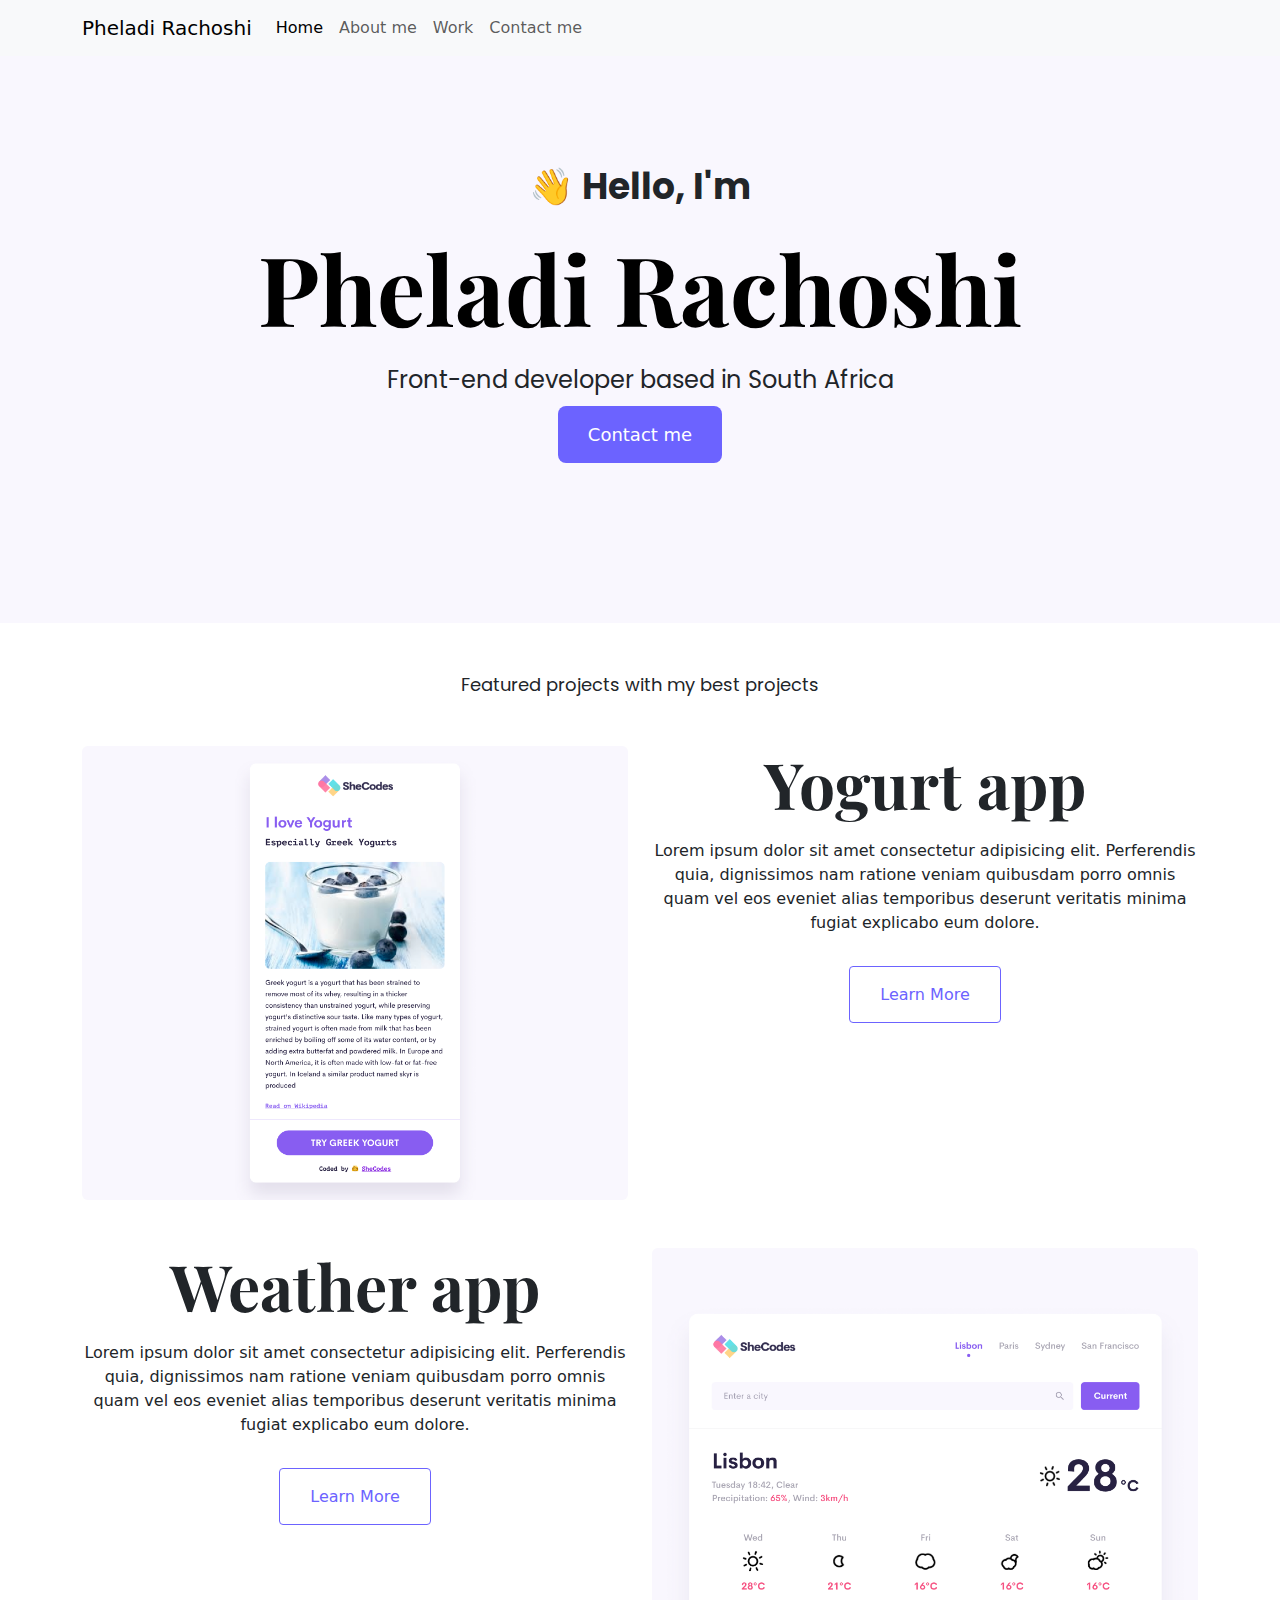
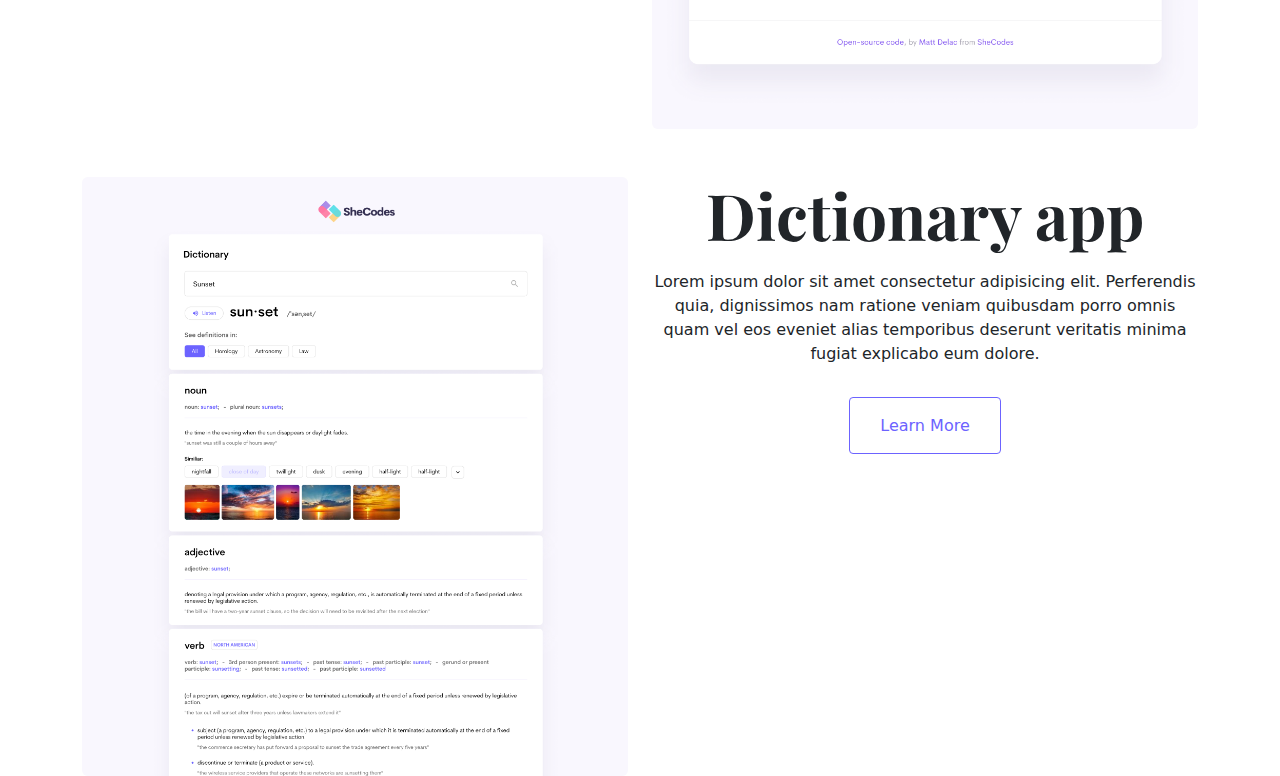
==== index.html @ 45244fda "work page updated" ====
<!DOCTYPE html>
<html lang="en">
  <head>
    <meta charset="UTF-8" />
    <meta name="viewport" content="width=device-width, initial-scale=1.0" />
    <link rel="stylesheet" href="styles.css" />
    <link
      href="https://cdn.jsdelivr.net/npm/bootstrap@5.3.3/dist/css/bootstrap.min.css"
      rel="stylesheet"
      integrity="sha384-QWTKZyjpPEjISv5WaRU9OFeRpok6YctnYmDr5pNlyT2bRjXh0JMhjY6hW+ALEwIH"
      crossorigin="anonymous"
    />
    <link
      href="https://fonts.googleapis.com/css2?family=Poppins:wght@400;600;700&display=swap"
      rel="stylesheet"
    />
    <link
      href="https://fonts.googleapis.com/css2?family=Playfair+Display:wght@700&display=swap"
      rel="stylesheet"
    />
    <title>Homepage</title>
  </head>
  <body>
     <nav class="navbar navbar-expand-lg navbar-light bg-light fixed-top">
      <div class="container">
        <a class="navbar-brand" href="index.html">Pheladi Rachoshi</a>
        <button
          class="navbar-toggler"
          type="button"
          data-bs-toggle="collapse"
          data-bs-target="#navbarNav"
          aria-controls="navbarNav"
          aria-expanded="false"
          aria-label="Toggle navigation"
        >
          <span class="navbar-toggler-icon"></span>
        </button>
        <div class="collapse navbar-collapse" id="navbarNav">
          <ul class="navbar-nav">
            <li class="nav-item">
              <a class="nav-link active" aria-current="page" href="index.html"
              title="Home">Home</a
              >
            </li>
            <li class="nav-item">
              <a class="nav-link" href="about.html" title="About">About me</a>
            </li>
            <li class="nav-item">
              <a class="nav-link" href="work.html" title="Work">Work</a>
            </li>
            <li class="nav-item">
              <a class="nav-link" href="contact.html" title="contacts">Contact me</a>
            </li>
          </ul>
        </div>
      </div>
    </nav>
    <div class="hero">
      <p>👋 Hello, I'm</p>
      <h1>Pheladi Rachoshi</h1>
      <h2>Front-end developer based in South Africa</h2>
      <div>
        <a href="#" class="btn-branding">Contact me</a>
      </div>
    </div>
    <section class="projects">
        <p class="text-center sentence  m-5">Featured projects with my best projects</p>
    <div class="container">
      <div class="row">
        <div class="col-md-6">
          <img src="image/yogurt.png" class="img-fluid rounded d-none d-md-block" />
        </div>
        <div class="col-md-6">
          <h2 class="mb-3 text-center text-sm-left" id="titles">Yogurt app</h2>
          <p class="text-center">
            Lorem ipsum dolor sit amet consectetur adipisicing elit. Perferendis
            quia, dignissimos nam ratione veniam quibusdam porro omnis quam vel
            eos eveniet alias temporibus deserunt veritatis minima fugiat
            explicabo eum dolore.
          </p>
          <div class="mt-5 text-center text-sm-left">
            <a href="#" class="border-rounded primary-link" title="Yogurt App">Learn more</a>
          </div>
        </div>
      </div>
      <div class="row mt-5">
        <div class="col-md-6">
          <h2 class="mb-3 text-center text-sm-left" id="titles">Weather app</h2>
          <p class="text-center text-sm-left">
            Lorem ipsum dolor sit amet consectetur adipisicing elit. Perferendis
            quia, dignissimos nam ratione veniam quibusdam porro omnis quam vel
            eos eveniet alias temporibus deserunt veritatis minima fugiat
            explicabo eum dolore.
          </p>
          <div class="mb-5 mt-5 text-center">
            <a href="#" class="border-rounded primary-link" title="Weather App">Learn more</a>
          </div>
        </div>
        <div class="col-md-6">
          <img src="image/weather.png" class="img-fluid rounded d-none d-md-block"/>
        </div>
      </div>
      <div class="row mt-5">
        <div class="col-md-6">
          <img src="image/dictionary.png" class="img-fluid rounded d-none d-md-block" />
        </div>
        <div class="col-md-6">
          <h2 class="mb-3 text-center text-sm-left" id="titles">Dictionary app</h2>
          <p class="text-center text-sm-left">
            Lorem ipsum dolor sit amet consectetur adipisicing elit. Perferendis
            quia, dignissimos nam ratione veniam quibusdam porro omnis quam vel
            eos eveniet alias temporibus deserunt veritatis minima fugiat
            explicabo eum dolore.
          </p>
          <div class="mt-5 text-center">
            <a href="#" class="border-rounded primary-link" title="Dictionary App">Learn more</a>
          </div>
        </div>
      </div>
    </div>
      </section>
      <script src="https://cdn.jsdelivr.net/npm/bootstrap@5.3.0-alpha3/dist/js/bootstrap.bundle.min.js"></script>
  </body>
</html>
---- styles.css ----
:root {
    --branding-color: #6c63ff; 
    --secondary-color: #f9f7fe;
    --heading-font-family: "Playfair Display", serif;
    --default-font-family: "Poppins", sans-serif;
}

body {
    margin: 0;
    font-size: 1rem;
    font-weight: 400;
    line-height: 1.5;
    color: #212529;
    background-color: #fff;
    font-family: var(--default-font-family);
}

.hero {
    background: var(--secondary-color);
    text-align: center;
    padding: 160px 20px;
}

.hero p {
    font-family: var(--default-font-family);
    font-size: 36px;
    font-weight: 700;
    margin: 0;
    line-height: 54px;
}

.hero h1 {
    font-family: var(--heading-font-family);
    font-size: 96px;
    font-weight: 700;
    color: #000;
    margin: 10px 0;
    line-height: 127.97px;
}

.hero h2 {
    font-family: var(--default-font-family);
    font-size: 24px;
    font-weight: 400;
    line-height: 36px;
}

.btn-branding {
    background: var(--branding-color);
    border-radius: 8px;
    color: white;
    font-size: 18px;
    font-weight: 500;
    padding: 15px 30px;
    text-decoration: none;
    display: inline-block;
    transition: all 0.3s ease-in-out;
}

.btn-branding:hover {
    background: #4a3dbb;
    color: black;
    transform: translateY(-3px);
}

.sentence {
    font-family: var(--default-font-family);
    font-weight: 400;
    font-size: 18px;
    line-height: 27px;
}

.primary-link {
    border-radius: 4px;
    padding: 18px 30px;
    text-decoration: none;
    text-transform: capitalize;
    color: var(--branding-color); 
    border: 1px solid var(--branding-color) !important;
    transition: all 0.3s ease-in-out; 
}

.primary-link:hover {
    color: black;
    transform: translateY(-3px);
}

#titles {
    font-family: var(--heading-font-family);
    font-weight: 700;
    font-size: 64px;
}

.intro {
    font-family: var(--heading-font-family);
    font-size: 64px;
    font-weight: 700;
    color: #221e1e;
    margin: 10px 0;
    line-height: 85.31px;
}
.intro-p{
    font-family: var(--default-font-family);
    font-weight: 700;
    font-size: 18px;
    line-height: 27px;
}
.intro-p2{
    font-family: var(--default-font-family);
    font-weight: 400;
    font-size: 16px;
    line-height: 30px;
}

@media(max-width: 991.98px){

.about-btn{
   margin-left: 100px;
   border-radius: 5px;
 margin-top: -20px;
 padding: 10px;
 margin-bottom: 20px;
}
}
.about-container, .work-container,.contact-container{
    margin-top: 70px;
}
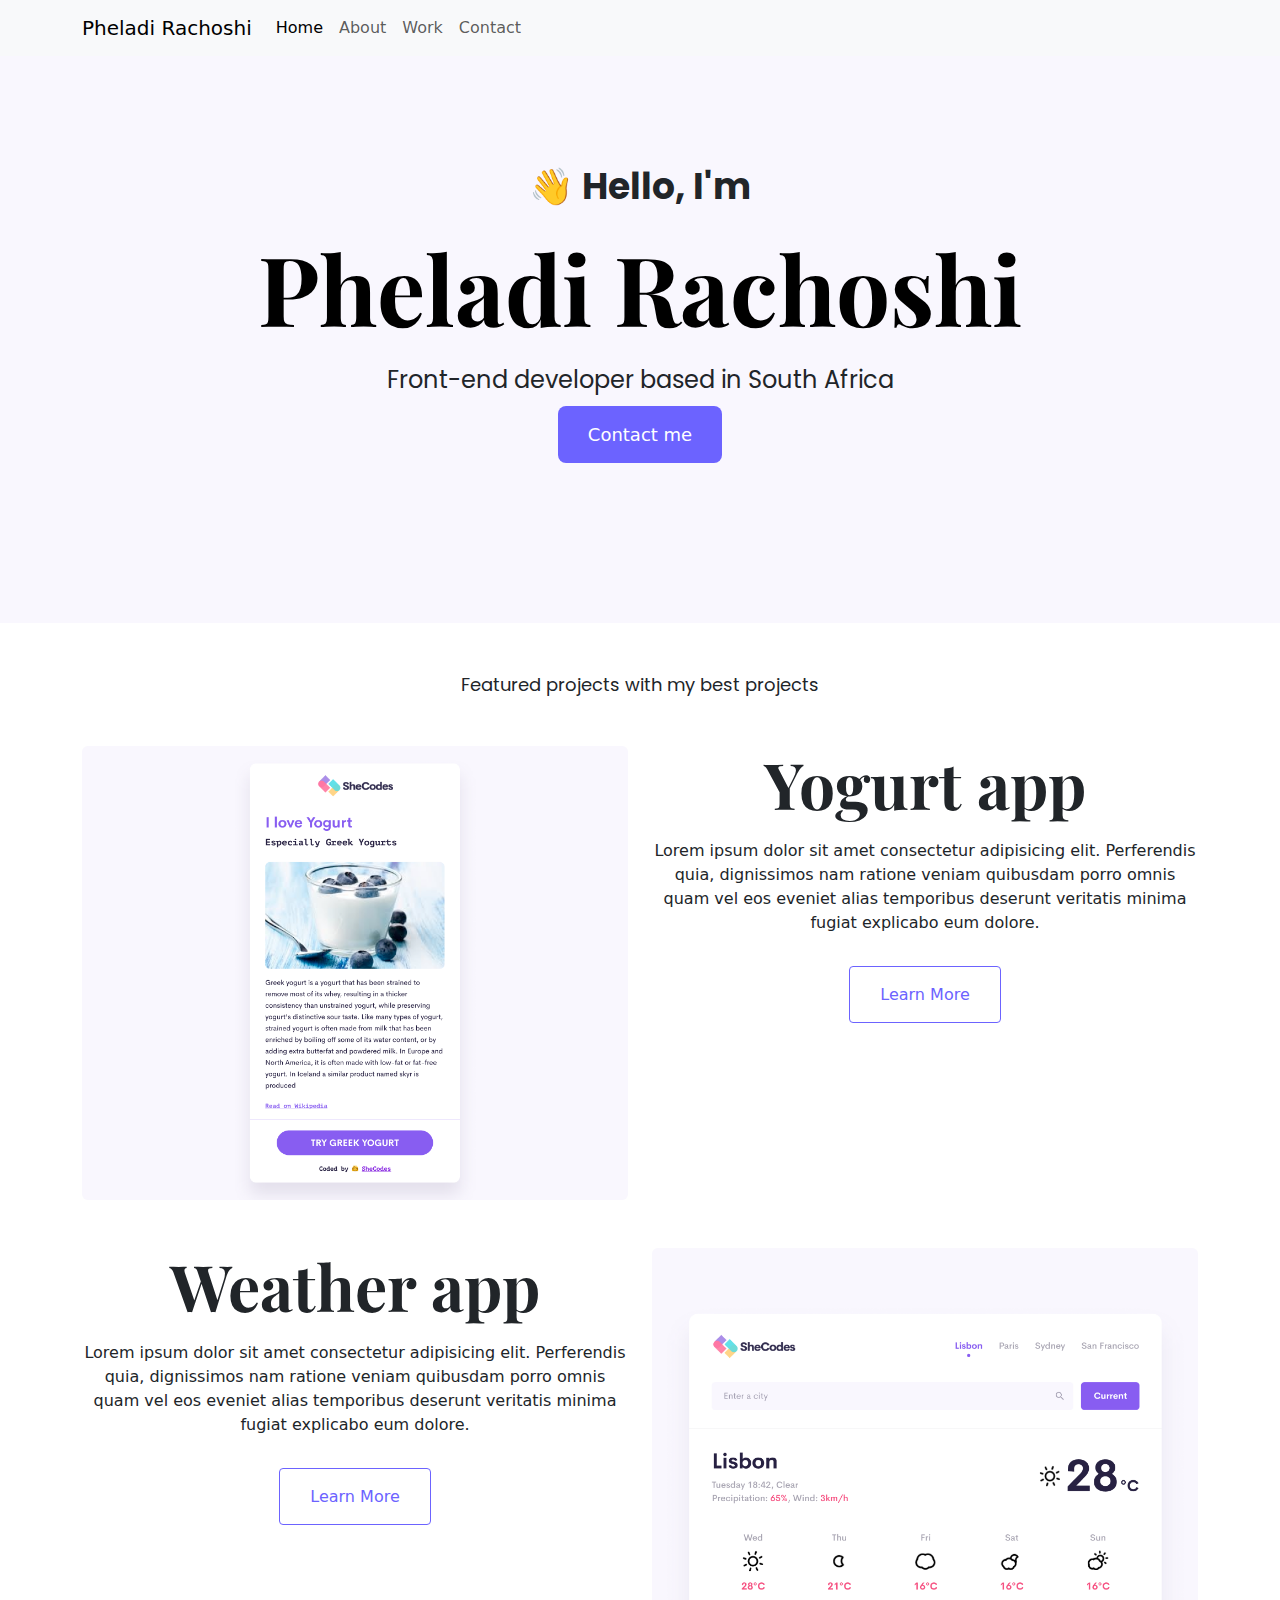
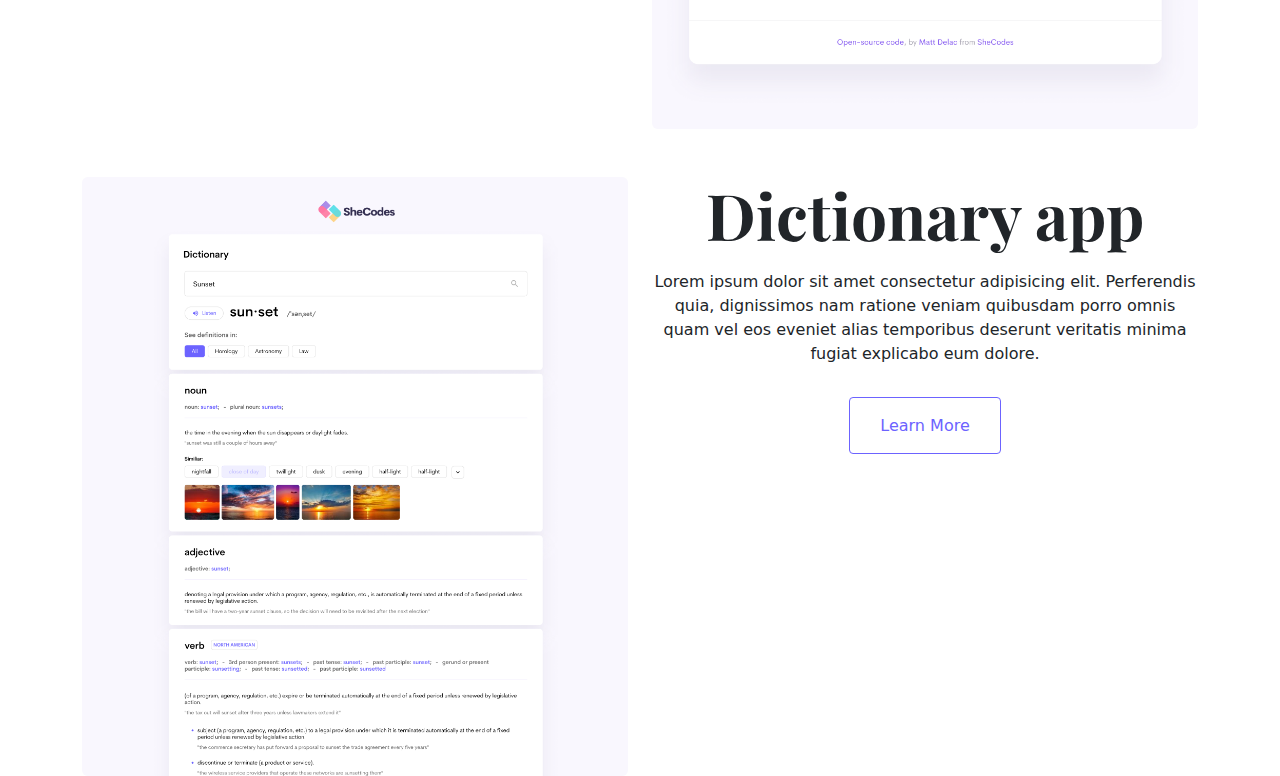
==== commit eb2f5341: "html and css updated" ====
--- a/index.html
+++ b/index.html
@@ -43,13 +43,13 @@
               >
             </li>
             <li class="nav-item">
-              <a class="nav-link" href="about.html" title="About">About me</a>
+              <a class="nav-link" href="about.html" title="About">About</a>
             </li>
             <li class="nav-item">
               <a class="nav-link" href="work.html" title="Work">Work</a>
             </li>
             <li class="nav-item">
-              <a class="nav-link" href="contact.html" title="contacts">Contact me</a>
+              <a class="nav-link" href="contact.html" title="contacts">Contact</a>
             </li>
           </ul>
         </div>
--- a/styles.css
+++ b/styles.css
@@ -124,4 +124,43 @@
 }
 .about-container, .work-container,.contact-container{
     margin-top: 70px;
+}
+
+footer .email-link{
+    text-decoration: none;
+    color: #000;
+    font-size: 24px;
+    text-align: center;
+
+}
+footer .email-link:hover{
+    color: var(--branding-color);
+}
+
+footer .social-links a{
+    margin: 0 20px;
+    color: var(--branding-color);
+    background-color: var(--secondary-color);   
+    padding: 10px 14px;
+    border-radius: 50%;
+    font-size: 18px;
+    transition: all 140ms ease-in-out;
+}
+
+footer .social-links a:hover{
+    color: white;
+    background-color: var(--branding-color);
+
+}
+footer .contact-box{
+    background-color: var(--secondary-color);
+    padding:30px;
+    border-radius: 10px;
+}
+.content a{
+    text-decoration: none;
+    color: var(--branding-color);
+}
+.contact-box p{
+    font-family: var(--heading-font-family);
 }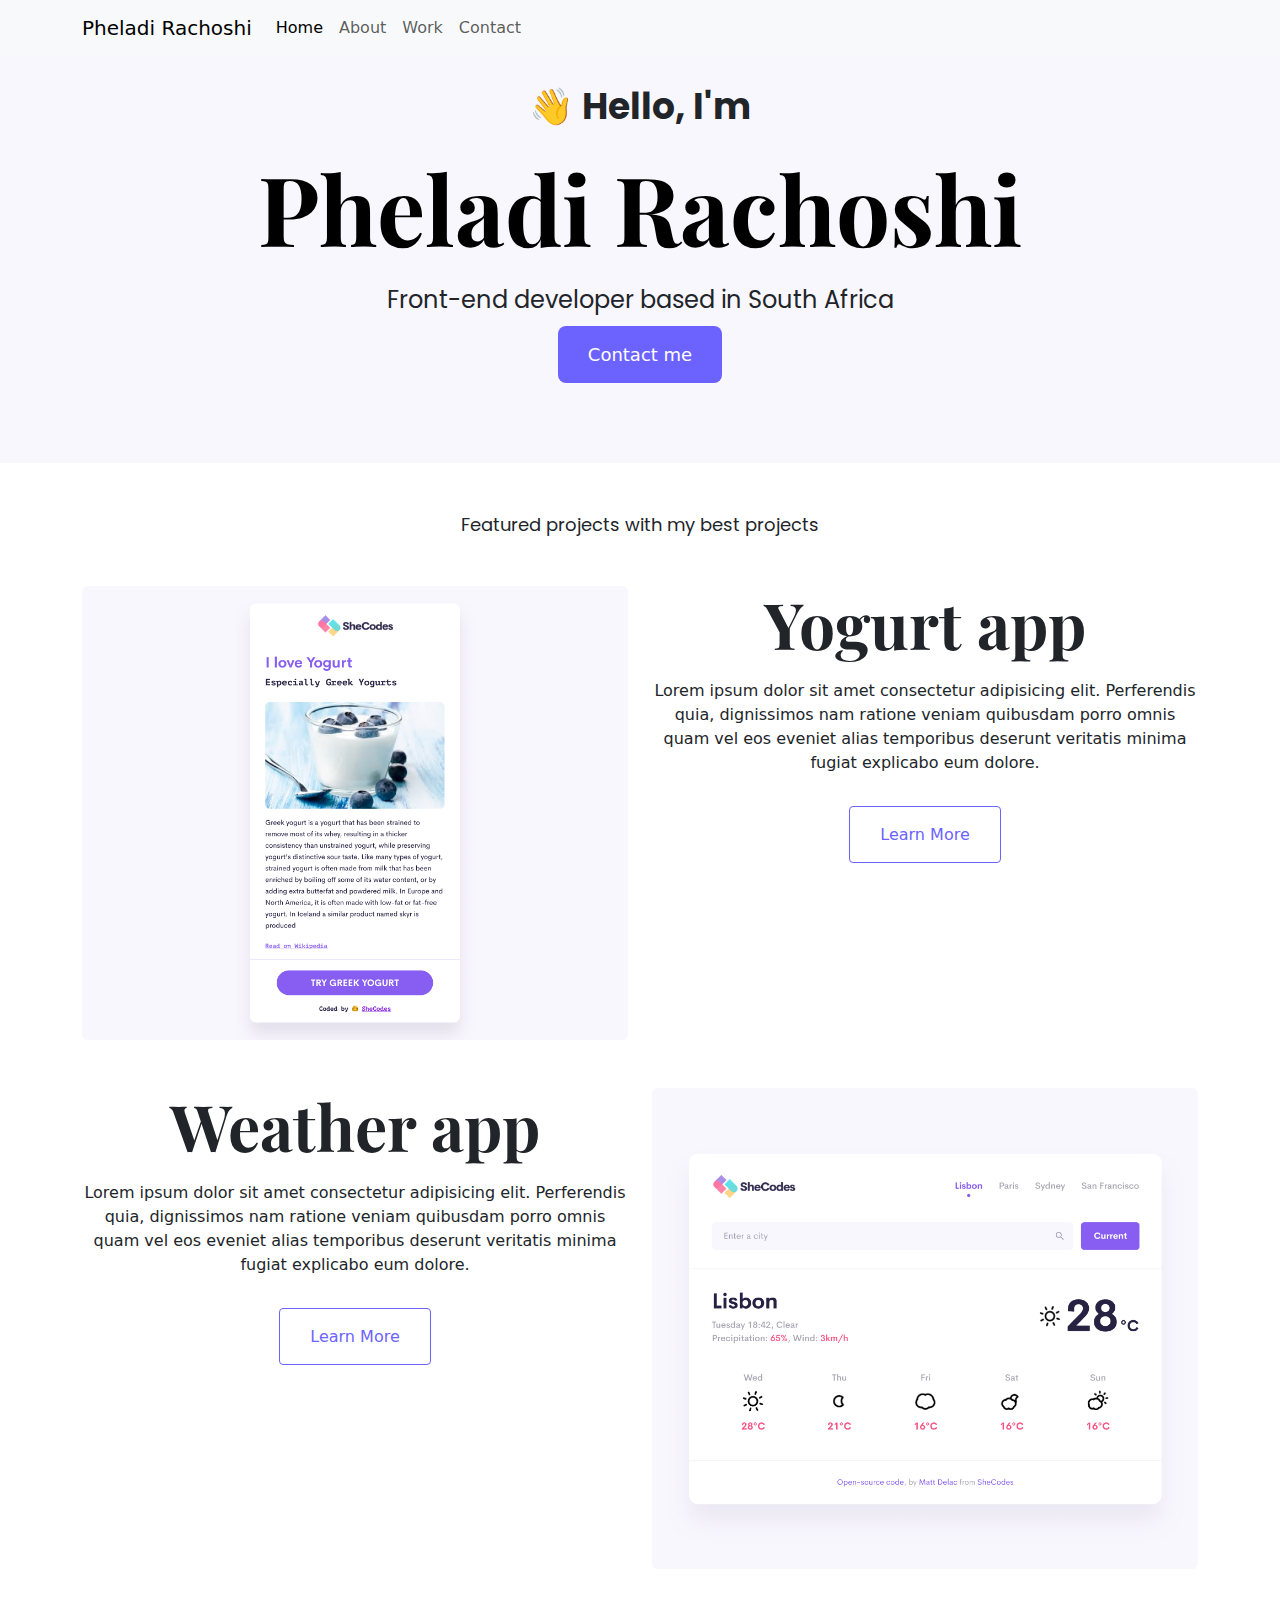
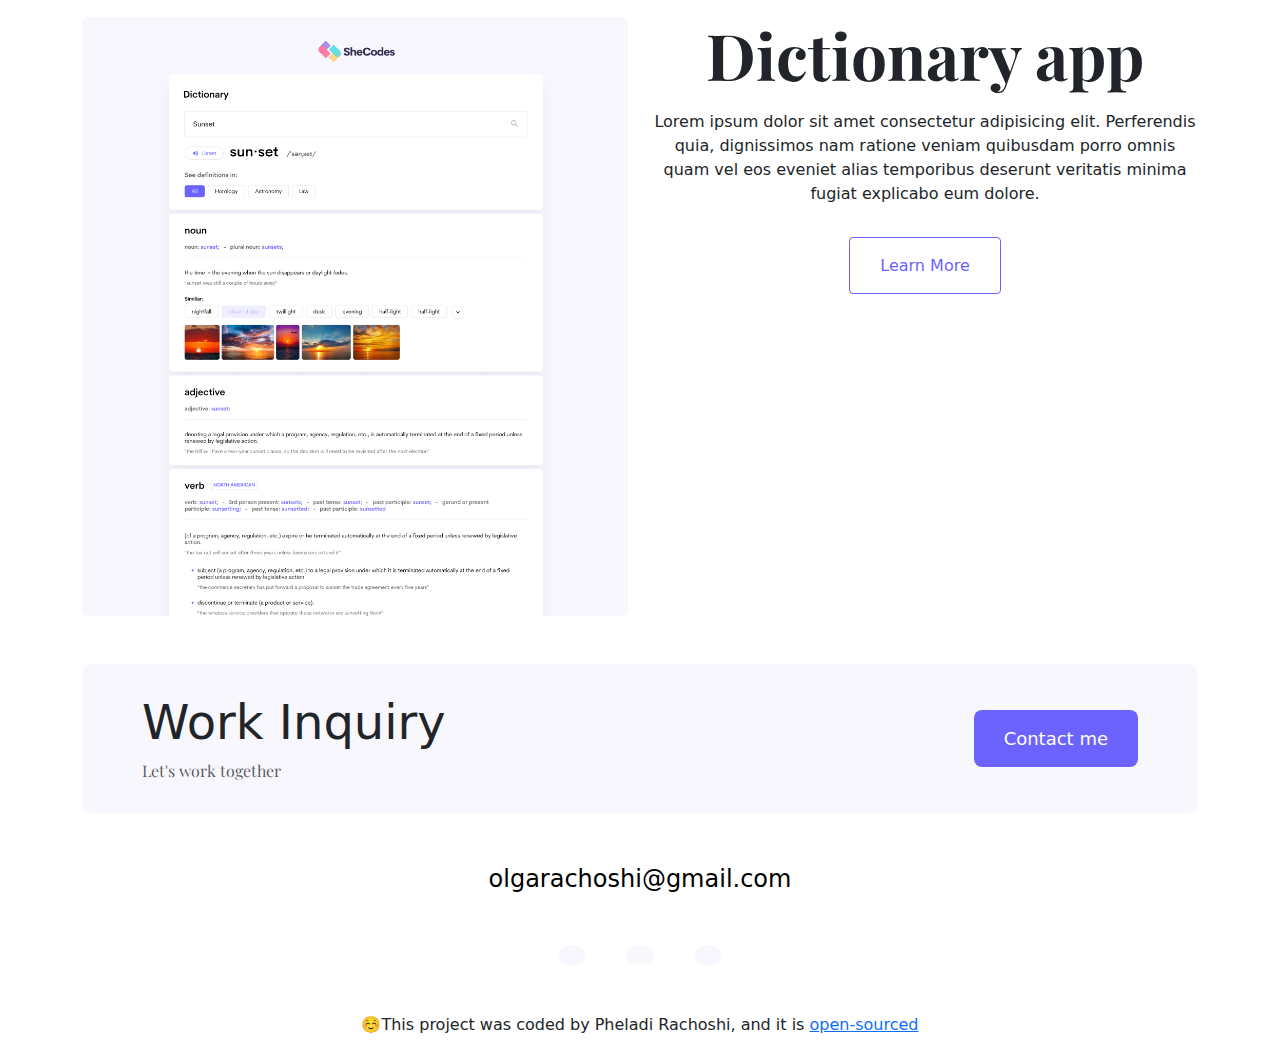
==== commit 24fd6fa5: "SEO update" ====
--- a/index.html
+++ b/index.html
@@ -3,6 +3,7 @@
   <head>
     <meta charset="UTF-8" />
     <meta name="viewport" content="width=device-width, initial-scale=1.0" />
+    <meta name="description" content="Pheladi is a frontend developer based in South Africa.">
     <link rel="stylesheet" href="styles.css" />
     <link
       href="https://cdn.jsdelivr.net/npm/bootstrap@5.3.3/dist/css/bootstrap.min.css"
@@ -18,7 +19,7 @@
       href="https://fonts.googleapis.com/css2?family=Playfair+Display:wght@700&display=swap"
       rel="stylesheet"
     />
-    <title>Homepage</title>
+    <title>Front-end developer Pheladi</title>
   </head>
   <body>
      <nav class="navbar navbar-expand-lg navbar-light bg-light fixed-top">
@@ -39,17 +40,17 @@
           <ul class="navbar-nav">
             <li class="nav-item">
               <a class="nav-link active" aria-current="page" href="index.html"
-              title="Home">Home</a
+              title="Homepage">Home</a
               >
             </li>
             <li class="nav-item">
-              <a class="nav-link" href="about.html" title="About">About</a>
+              <a class="nav-link" href="about.html" title="About Pheladi" >About</a>
             </li>
             <li class="nav-item">
-              <a class="nav-link" href="work.html" title="Work">Work</a>
+              <a class="nav-link" href="work.html" title="Pheladi's work">Work</a>
             </li>
             <li class="nav-item">
-              <a class="nav-link" href="contact.html" title="contacts">Contact</a>
+              <a class="nav-link" href="contact.html" title="Pheladi's Contacts">Contact</a>
             </li>
           </ul>
         </div>
@@ -59,8 +60,8 @@
       <p>👋 Hello, I'm</p>
       <h1>Pheladi Rachoshi</h1>
       <h2>Front-end developer based in South Africa</h2>
-      <div>
-        <a href="#" class="btn-branding">Contact me</a>
+     <div>
+        <a href="/contact.html" class="btn-branding" title="Contact details">Contact me</a>
       </div>
     </div>
     <section class="projects">
@@ -79,7 +80,7 @@
             explicabo eum dolore.
           </p>
           <div class="mt-5 text-center text-sm-left">
-            <a href="#" class="border-rounded primary-link" title="Yogurt App">Learn more</a>
+            <a href="/work.html" class="border-rounded primary-link" title="Yogurt App">Learn more</a>
           </div>
         </div>
       </div>
@@ -93,7 +94,7 @@
             explicabo eum dolore.
           </p>
           <div class="mb-5 mt-5 text-center">
-            <a href="#" class="border-rounded primary-link" title="Weather App">Learn more</a>
+            <a href="/work.html" class="border-rounded primary-link" title="Weather App">Learn more</a>
           </div>
         </div>
         <div class="col-md-6">
@@ -113,11 +114,36 @@
             explicabo eum dolore.
           </p>
           <div class="mt-5 text-center">
-            <a href="#" class="border-rounded primary-link" title="Dictionary App">Learn more</a>
+            <a href="/work.html" class="border-rounded primary-link" title="Dictionary App">Learn more</a>
           </div>
         </div>
       </div>
     </div>
+     <footer class="container mt-5">
+            <div class="contact-box d-flex justify-content-between mb-5 d-none d-md-flex">
+              <div>
+                 <h4>Work Inquiry</h4>
+              <p class="text-muted">Let's work together</p>
+              </div>
+            <div>
+              <a href="#" class="btn-branding mt-3">Contact me</a>
+            </div>
+            </div>
+             <div class="d-flex justify-content-center mb-5">
+              <a href="mailto:olgarachoshi@gmail.com" class="email-link" title="Gmail">olgarachoshi@gmail.com</a>
+           </div>
+               <div class="social-links d-flex justify-content-center mb-5">
+            <a href="https://github.com/PheladiR" target="_blank" title="Github">
+              <i class="fa-brands fa-github"></i>
+            </a>
+            <a href="https://www.linkedin.com/in/pheladi-rachoshi-8b2483239/" target="_blank" title="Linkedin">
+           <i class="fa-brands fa-linkedin"></i></a>
+            <a href="https://www.instagram.com/phe.la.di/?hl=en" target="_blank" title="Instagram"> <i class="fa-brands fa-instagram"></i></a>
+           </div>
+           <p class="text-center mt-5">
+           ☺️This project was coded by Pheladi Rachoshi, and it is <a href="https://github.com/PheladiR/Project/tree/main">open-sourced</a>
+           </p>
+          </footer>
       </section>
       <script src="https://cdn.jsdelivr.net/npm/bootstrap@5.3.0-alpha3/dist/js/bootstrap.bundle.min.js"></script>
   </body>
--- a/styles.css
+++ b/styles.css
@@ -18,7 +18,7 @@
 .hero {
     background: var(--secondary-color);
     text-align: center;
-    padding: 160px 20px;
+      padding: 80px 20px;
 }
 
 .hero p {
@@ -154,7 +154,7 @@
 }
 footer .contact-box{
     background-color: var(--secondary-color);
-    padding:30px;
+    padding:30px 60px;
     border-radius: 10px;
 }
 .content a{
@@ -163,4 +163,8 @@
 }
 .contact-box p{
     font-family: var(--heading-font-family);
+    margin:0;
+}
+.contact-box h4{
+    font-size: 48px;
 }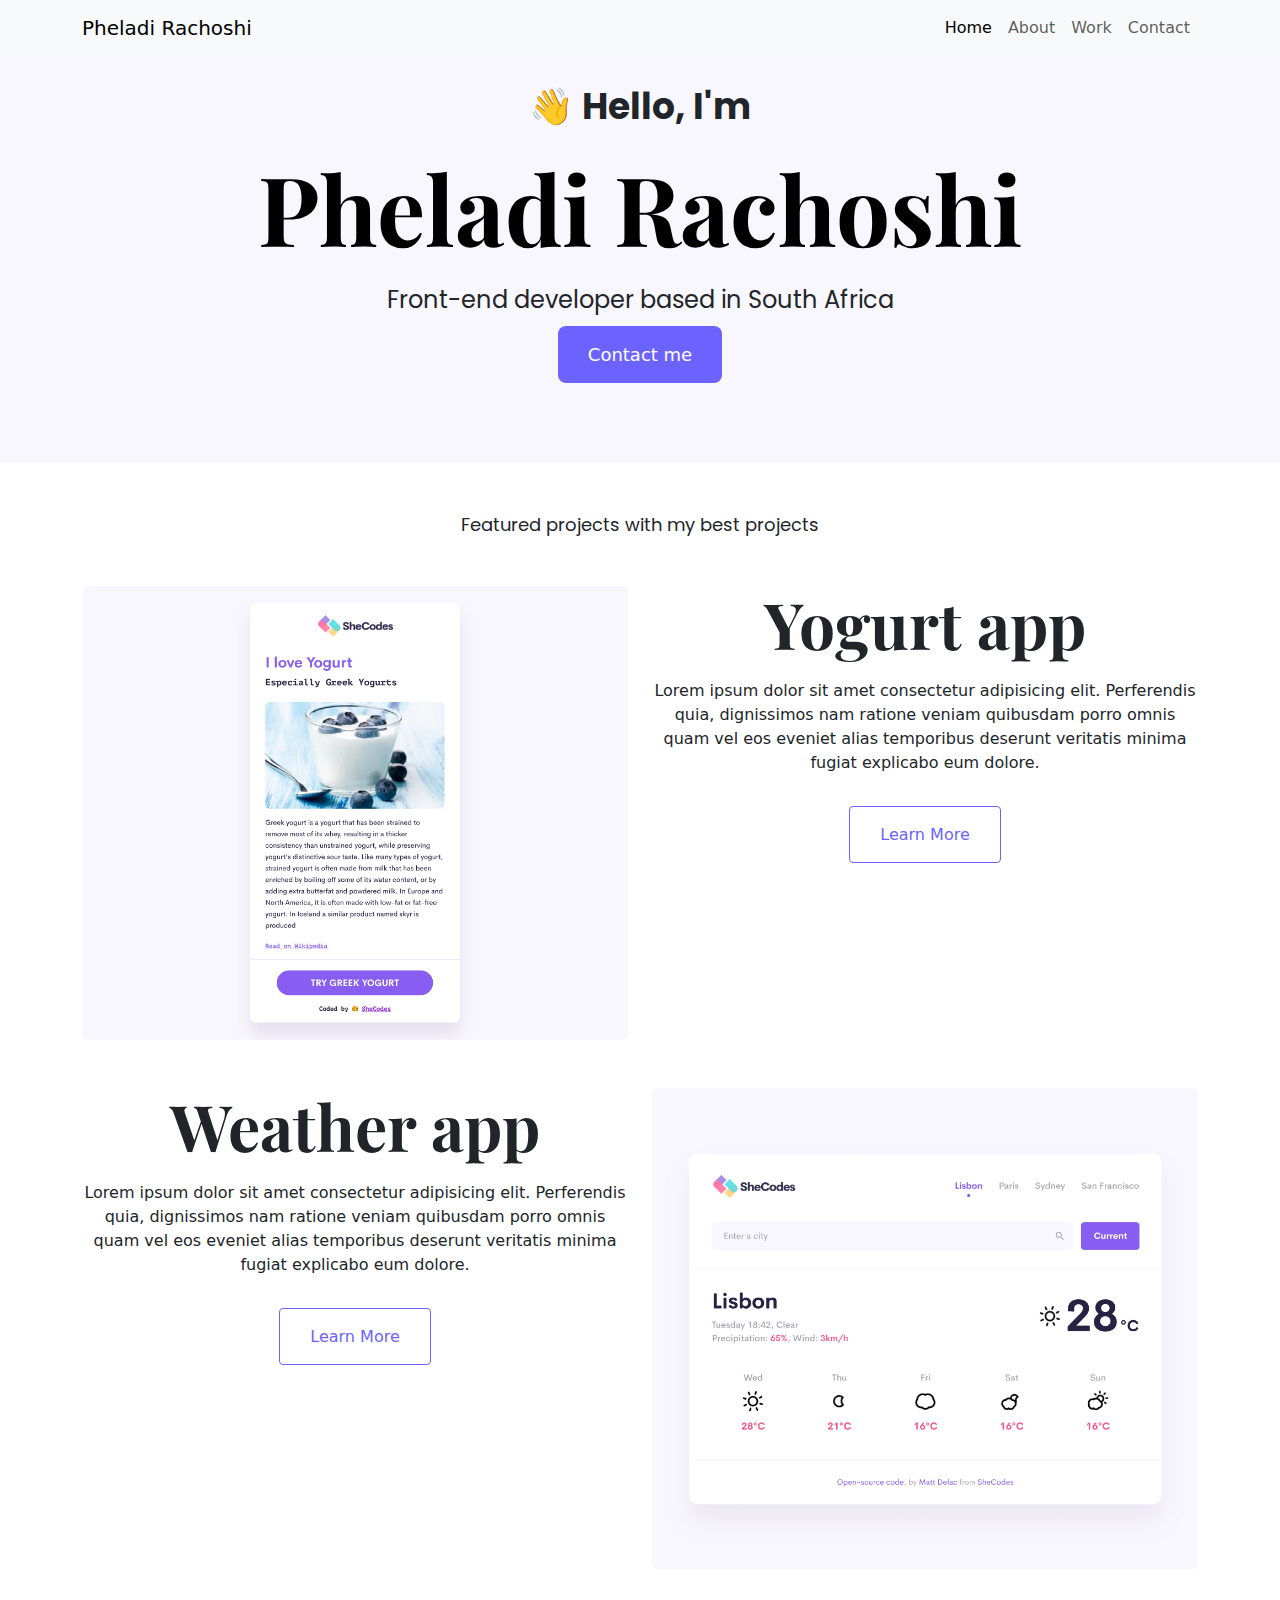
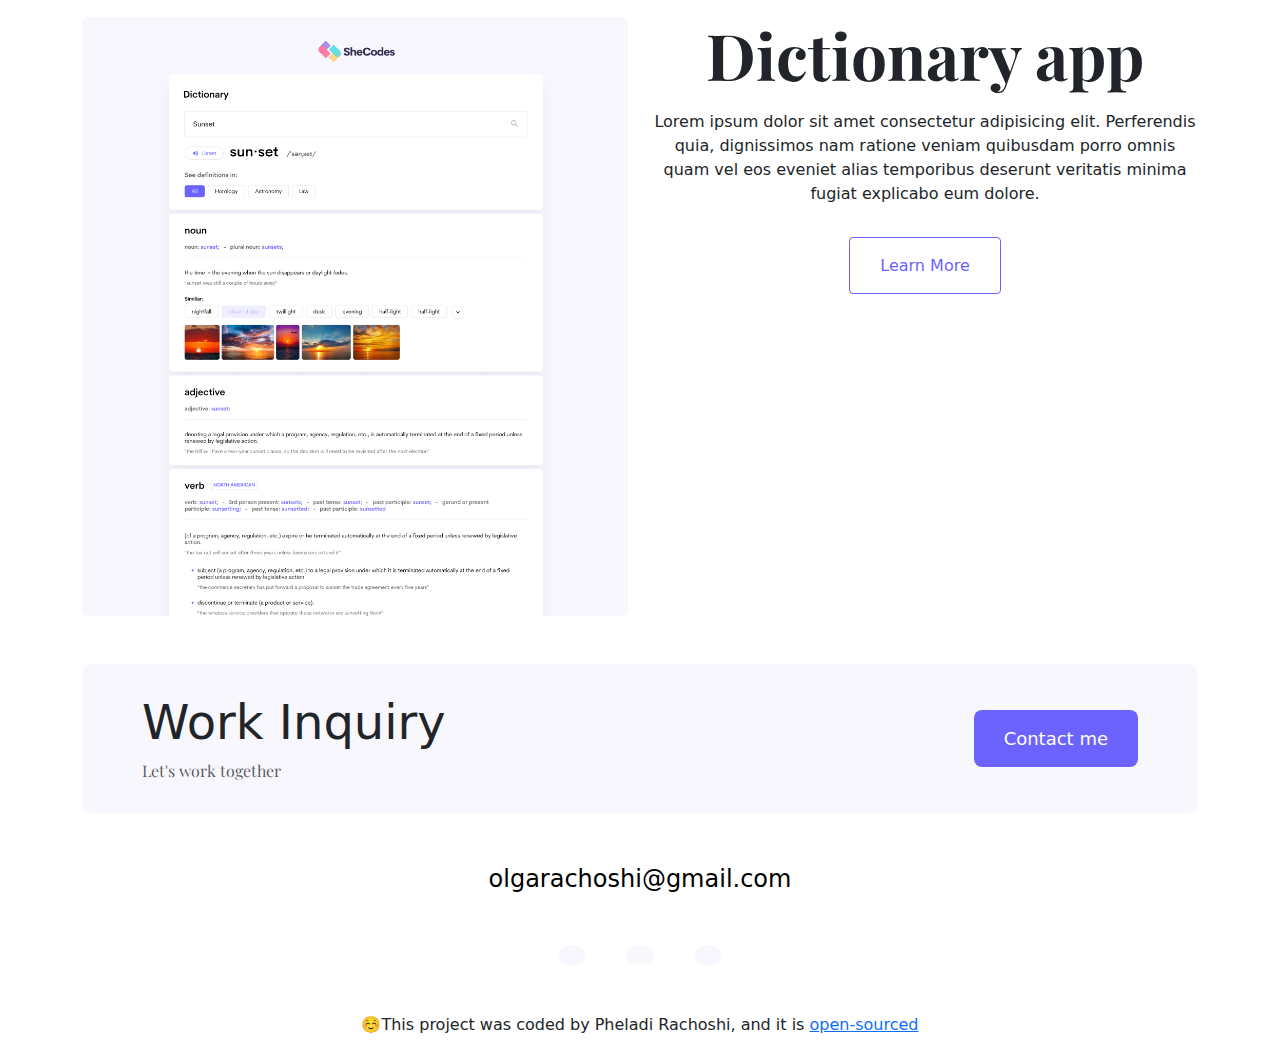
==== commit 203db713: "updated the navigation" ====
--- a/index.html
+++ b/index.html
@@ -37,20 +37,20 @@
           <span class="navbar-toggler-icon"></span>
         </button>
         <div class="collapse navbar-collapse" id="navbarNav">
-          <ul class="navbar-nav">
+          <ul class="navbar-nav ms-auto">
             <li class="nav-item">
               <a class="nav-link active" aria-current="page" href="index.html"
               title="Homepage">Home</a
               >
             </li>
             <li class="nav-item">
-              <a class="nav-link" href="about.html" title="About Pheladi" >About</a>
+              <a class="nav-link" href="about.html" title="About Pheladi">About</a>
             </li>
             <li class="nav-item">
               <a class="nav-link" href="work.html" title="Pheladi's work">Work</a>
             </li>
             <li class="nav-item">
-              <a class="nav-link" href="contact.html" title="Pheladi's Contacts">Contact</a>
+              <a class="nav-link" href="contact.html" title="Pheladi's Contact details">Contact</a>
             </li>
           </ul>
         </div>
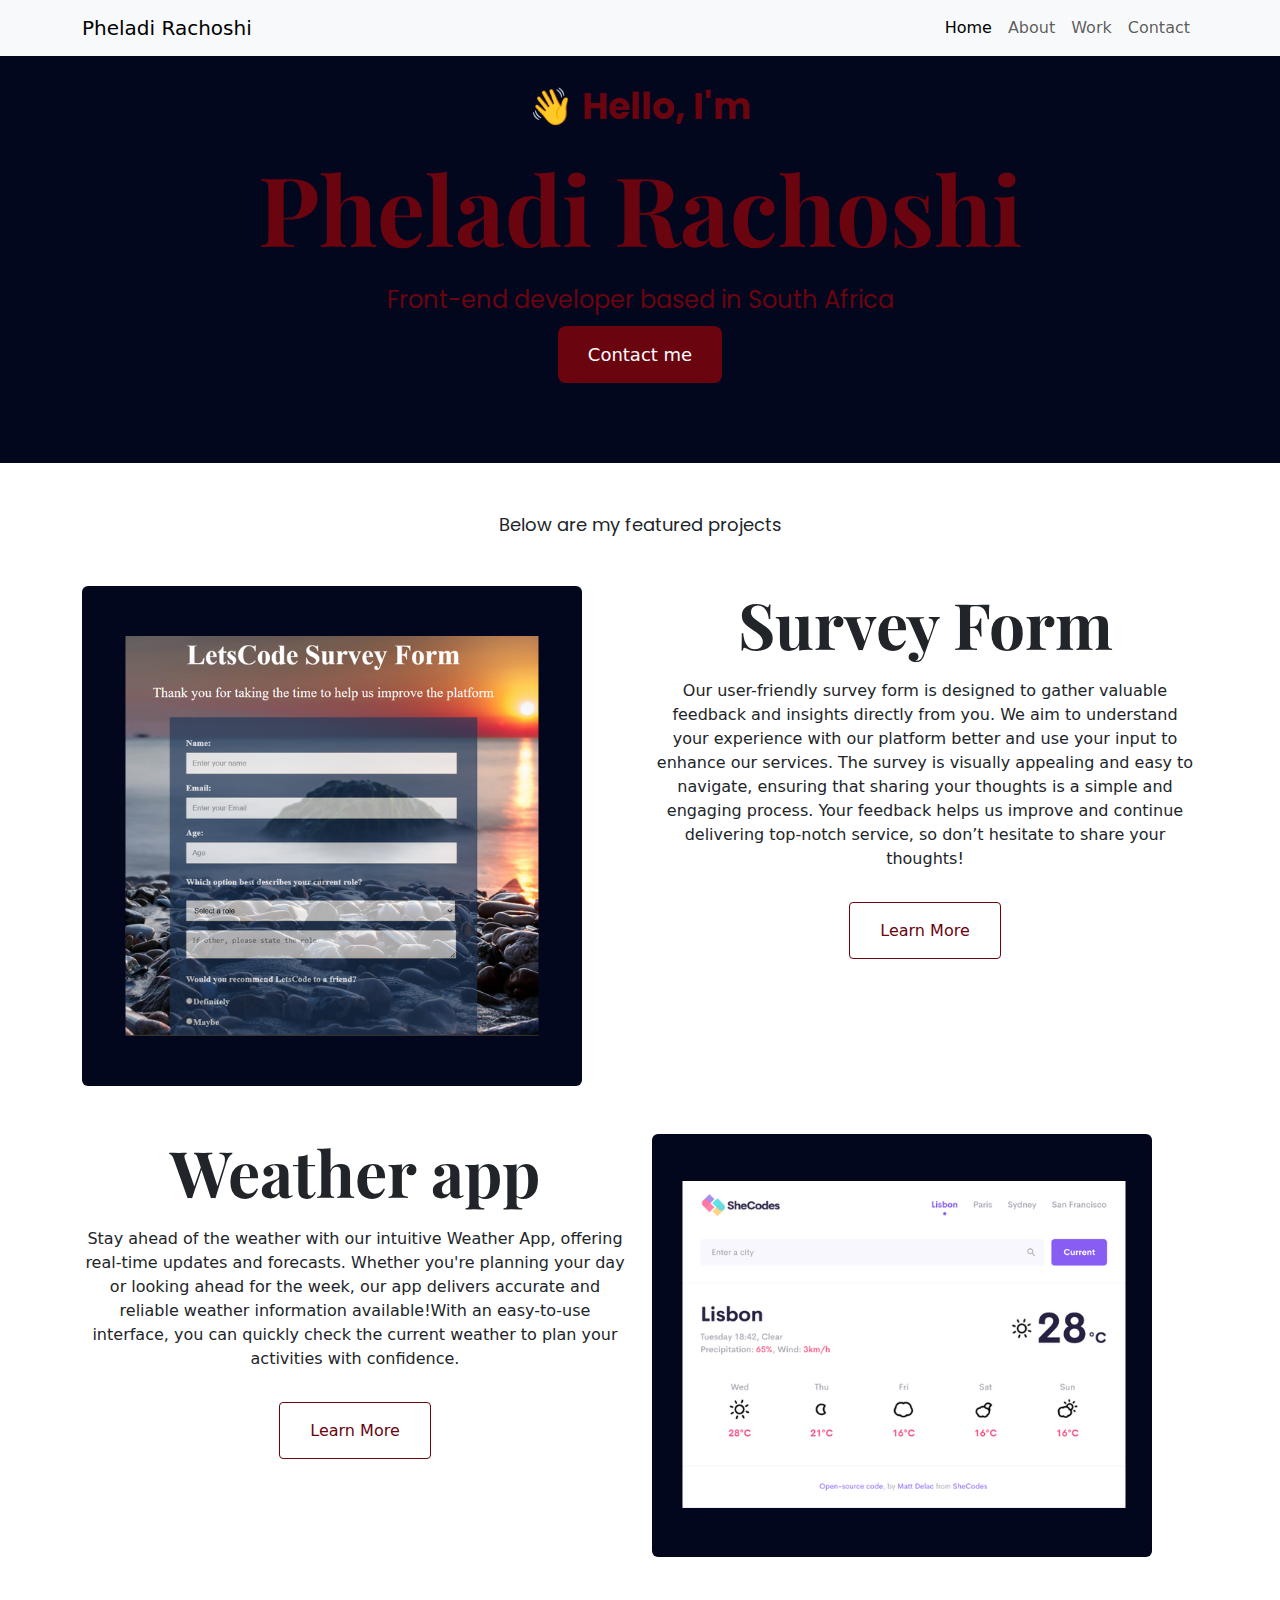
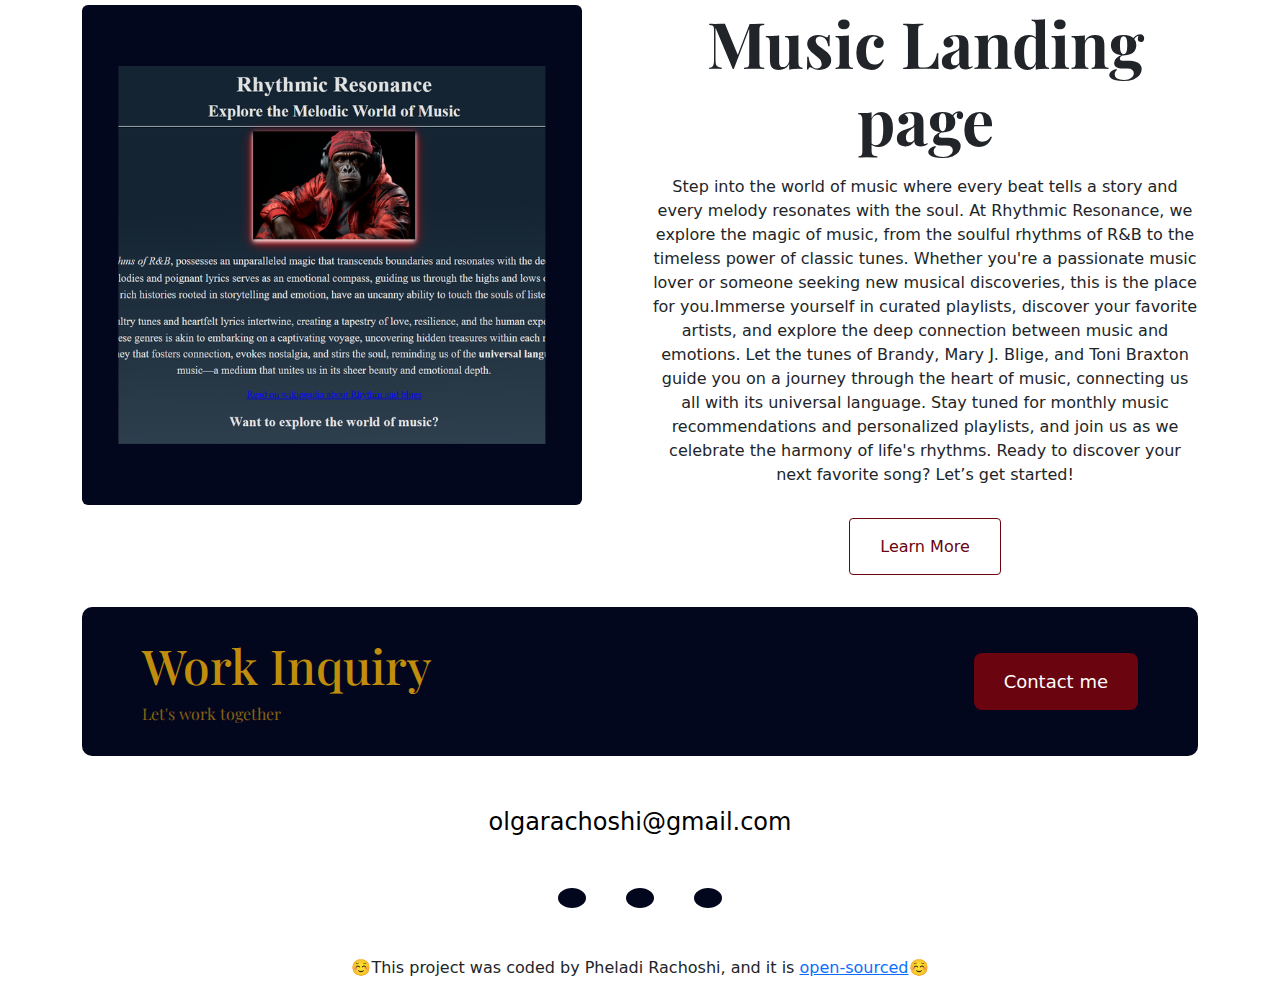
==== commit 1e499ad2: "Updated html" ====
--- a/index.html
+++ b/index.html
@@ -4,7 +4,7 @@
     <meta charset="UTF-8" />
     <meta name="viewport" content="width=device-width, initial-scale=1.0" />
     <meta name="description" content="Pheladi is a frontend developer based in South Africa.">
-    <link rel="stylesheet" href="styles.css" />
+    <link rel="stylesheet" href="src/styles.css" />
     <link
       href="https://cdn.jsdelivr.net/npm/bootstrap@5.3.3/dist/css/bootstrap.min.css"
       rel="stylesheet"
@@ -64,23 +64,19 @@
         <a href="/contact.html" class="btn-branding" title="Contact details">Contact me</a>
       </div>
     </div>
-    <section class="projects">
-        <p class="text-center sentence  m-5">Featured projects with my best projects</p>
+    <section class="work">
+        <p class="text-center sentence  m-5">Below are my featured projects</p>
     <div class="container">
       <div class="row">
         <div class="col-md-6">
-          <img src="image/yogurt.png" class="img-fluid rounded d-none d-md-block" />
+          <img src="src/images/Survey.png" class="img-fluid rounded d-none d-md-block" alt="Survey form" />
         </div>
         <div class="col-md-6">
-          <h2 class="mb-3 text-center text-sm-left" id="titles">Yogurt app</h2>
+          <h2 class="mb-3 text-center text-sm-left" id="titles">Survey Form</h2>
           <p class="text-center">
-            Lorem ipsum dolor sit amet consectetur adipisicing elit. Perferendis
-            quia, dignissimos nam ratione veniam quibusdam porro omnis quam vel
-            eos eveniet alias temporibus deserunt veritatis minima fugiat
-            explicabo eum dolore.
-          </p>
+           Our user-friendly survey form is designed to gather valuable feedback and insights directly from you. We aim to understand your experience with our platform better and use your input to enhance our services. The survey is visually appealing and easy to navigate, ensuring that sharing your thoughts is a simple and engaging process. Your feedback helps us improve and continue delivering top-notch service, so don’t hesitate to share your thoughts!  </p>
           <div class="mt-5 text-center text-sm-left">
-            <a href="/work.html" class="border-rounded primary-link" title="Yogurt App">Learn more</a>
+            <a href="/work.html" class="border-rounded primary-link" title="Survey Form">Learn more</a>
           </div>
         </div>
       </div>
@@ -88,33 +84,28 @@
         <div class="col-md-6">
           <h2 class="mb-3 text-center text-sm-left" id="titles">Weather app</h2>
           <p class="text-center text-sm-left">
-            Lorem ipsum dolor sit amet consectetur adipisicing elit. Perferendis
-            quia, dignissimos nam ratione veniam quibusdam porro omnis quam vel
-            eos eveniet alias temporibus deserunt veritatis minima fugiat
-            explicabo eum dolore.
+            Stay ahead of the weather with our intuitive Weather App, offering real-time updates and forecasts. Whether you're planning your day or looking ahead for the week, our app delivers accurate and reliable weather information available!With an easy-to-use interface, you can quickly check the current weather to plan your activities with confidence. 
           </p>
           <div class="mb-5 mt-5 text-center">
             <a href="/work.html" class="border-rounded primary-link" title="Weather App">Learn more</a>
           </div>
         </div>
         <div class="col-md-6">
-          <img src="image/weather.png" class="img-fluid rounded d-none d-md-block"/>
+          <img src="src/images/weather.png" class="img-fluid rounded d-none d-md-block" alt="weather app"/>
         </div>
       </div>
       <div class="row mt-5">
         <div class="col-md-6">
-          <img src="image/dictionary.png" class="img-fluid rounded d-none d-md-block" />
+          <img src="src/images/Music App.png" class="img-fluid rounded d-none d-md-block" alt="Music page"/>
         </div>
         <div class="col-md-6">
-          <h2 class="mb-3 text-center text-sm-left" id="titles">Dictionary app</h2>
+          <h2 class="mb-3 text-center text-sm-left" id="titles">Music Landing page</h2>
           <p class="text-center text-sm-left">
-            Lorem ipsum dolor sit amet consectetur adipisicing elit. Perferendis
-            quia, dignissimos nam ratione veniam quibusdam porro omnis quam vel
-            eos eveniet alias temporibus deserunt veritatis minima fugiat
-            explicabo eum dolore.
+           Step into the world of music where every beat tells a story and every melody resonates with the soul. At Rhythmic Resonance, we explore the magic of music, from the soulful rhythms of R&B to the timeless power of classic tunes. Whether you're a passionate music lover or someone seeking new musical discoveries, this is the place for you.Immerse yourself in curated playlists, discover your favorite artists, and explore the deep connection between music and emotions. Let the tunes of Brandy, Mary J. Blige, and Toni Braxton guide you on a journey through the heart of music, connecting us all with its universal language.
+           Stay tuned for monthly music recommendations and personalized playlists, and join us as we celebrate the harmony of life's rhythms. Ready to discover your next favorite song? Let’s get started!
           </p>
           <div class="mt-5 text-center">
-            <a href="/work.html" class="border-rounded primary-link" title="Dictionary App">Learn more</a>
+            <a href="/work.html" class="border-rounded primary-link" title="Music page">Learn more</a>
           </div>
         </div>
       </div>
@@ -122,8 +113,8 @@
      <footer class="container mt-5">
             <div class="contact-box d-flex justify-content-between mb-5 d-none d-md-flex">
               <div>
-                 <h4>Work Inquiry</h4>
-              <p class="text-muted">Let's work together</p>
+                 <h4 class="opacity-75">Work Inquiry</h4>
+              <p class="opacity-50">Let's work together</p>
               </div>
             <div>
               <a href="#" class="btn-branding mt-3">Contact me</a>
@@ -141,8 +132,7 @@
             <a href="https://www.instagram.com/phe.la.di/?hl=en" target="_blank" title="Instagram"> <i class="fa-brands fa-instagram"></i></a>
            </div>
            <p class="text-center mt-5">
-           ☺️This project was coded by Pheladi Rachoshi, and it is <a href="https://github.com/PheladiR/Project/tree/main">open-sourced</a>
-           </p>
+           ☺️This project was coded by Pheladi Rachoshi, and it is <a href="https://github.com/PheladiR/Project/tree/main">open-sourced</a>☺️</p>
           </footer>
       </section>
       <script src="https://cdn.jsdelivr.net/npm/bootstrap@5.3.0-alpha3/dist/js/bootstrap.bundle.min.js"></script>
--- a/src/styles.css
+++ b/src/styles.css
@@ -0,0 +1,182 @@
+:root {
+    --branding-color: /* #6c63ff; #432818;*/ #6a040f;
+    --secondary-color: /*#f9f7fe; #bb9457;*/ #03071e;
+    --heading-font-family: "Playfair Display", serif;
+    --default-font-family: "Poppins", sans-serif;
+}
+
+body {
+    margin: 0;
+    font-size: 1rem;
+    font-weight: 400;
+    line-height: 1.5;
+    color: #212529;
+    background-color: #fff;
+    font-family: var(--default-font-family);
+}
+
+.hero {
+    background: var(--secondary-color);
+    text-align: center;
+      padding: 80px 20px;
+}
+
+.hero p {
+    font-family: var(--default-font-family);
+    font-size: 36px;
+    font-weight: 700;
+    margin: 0;
+    line-height: 54px;
+    color: var(--branding-color)
+}
+
+.hero h1 {
+    font-family: var(--heading-font-family);
+    font-size: 96px;
+    font-weight: 700;
+    color: #000;
+    margin: 10px 0;
+    line-height: 127.97px;
+     color: var(--branding-color)
+}
+
+.hero h2 {
+    font-family: var(--default-font-family);
+    font-size: 24px;
+    font-weight: 400;
+    line-height: 36px;
+     color: var(--branding-color)
+}
+
+.btn-branding {
+    background: var(--branding-color);
+    border-radius: 8px;
+    color: white;
+    font-size: 18px;
+    font-weight: 500;
+    padding: 15px 30px;
+    text-decoration: none;
+    display: inline-block;
+    transition: all 0.3s ease-in-out;
+}
+
+.btn-branding:hover {
+    background: #283618;
+    color: white;
+    transform: translateY(-3px);
+}
+
+.sentence {
+    font-family: var(--default-font-family);
+    font-weight: 400;
+    font-size: 18px;
+    line-height: 27px;
+}
+
+.primary-link {
+    border-radius: 4px;
+    padding: 18px 30px;
+    text-decoration: none;
+    text-transform: capitalize;
+    color: var(--branding-color); 
+    border: 1px solid var(--branding-color) !important;
+    transition: all 0.3s ease-in-out; 
+}
+
+.primary-link:hover {
+    color: black;
+    transform: translateY(-3px);
+}
+.projects{
+    background-color: var(--secondary-color);
+}
+
+#titles {
+    font-family: var(--heading-font-family);
+    font-weight: 700;
+    font-size: 64px;
+}
+
+.intro {
+    font-family: var(--heading-font-family);
+    font-size: 64px;
+    font-weight: 700;
+    color: #221e1e;
+    margin: 10px 0;
+    line-height: 85.31px;
+}
+.intro-p{
+    font-family: var(--default-font-family);
+    font-weight: 700;
+    font-size: 18px;
+    line-height: 27px;
+}
+.intro-p2{
+    font-family: var(--default-font-family);
+    font-weight: 400;
+    font-size: 16px;
+    line-height: 30px;
+}
+
+@media(max-width: 991.98px){
+
+.about-btn{
+   margin-left: 100px;
+   border-radius: 5px;
+ margin-top: -20px;
+ padding: 10px;
+ margin-bottom: 20px;
+}
+.projects{
+   padding: 0;
+}
+}
+
+.about-container, .work-container,.contact-container{
+    margin-top: 70px;
+}
+
+footer .email-link{
+    text-decoration: none;
+    color: #000;
+    font-size: 24px;
+    text-align: center;
+
+}
+footer .email-link:hover{
+    color: var(--branding-color);
+}
+
+footer .social-links a{
+    margin: 0 20px;
+    color: var(--branding-color);
+    background-color: var(--secondary-color);   
+    padding: 10px 14px;
+    border-radius: 50%;
+    font-size: 18px;
+    transition: all 140ms ease-in-out;
+}
+
+footer .social-links a:hover{
+    color: white;
+    background-color: var(--branding-color);
+
+}
+footer .contact-box{
+    background-color: var(--secondary-color);
+    padding:30px 60px;
+    border-radius: 10px;
+    color: #ffba08;
+}
+.content a{
+    text-decoration: none;
+    color: var(--branding-color);
+}
+.contact-box p{
+    font-family: var(--heading-font-family);
+    margin:0;
+}
+.contact-box h4{
+    font-size: 48px;
+    font-family: var(--heading-font-family);
+}
